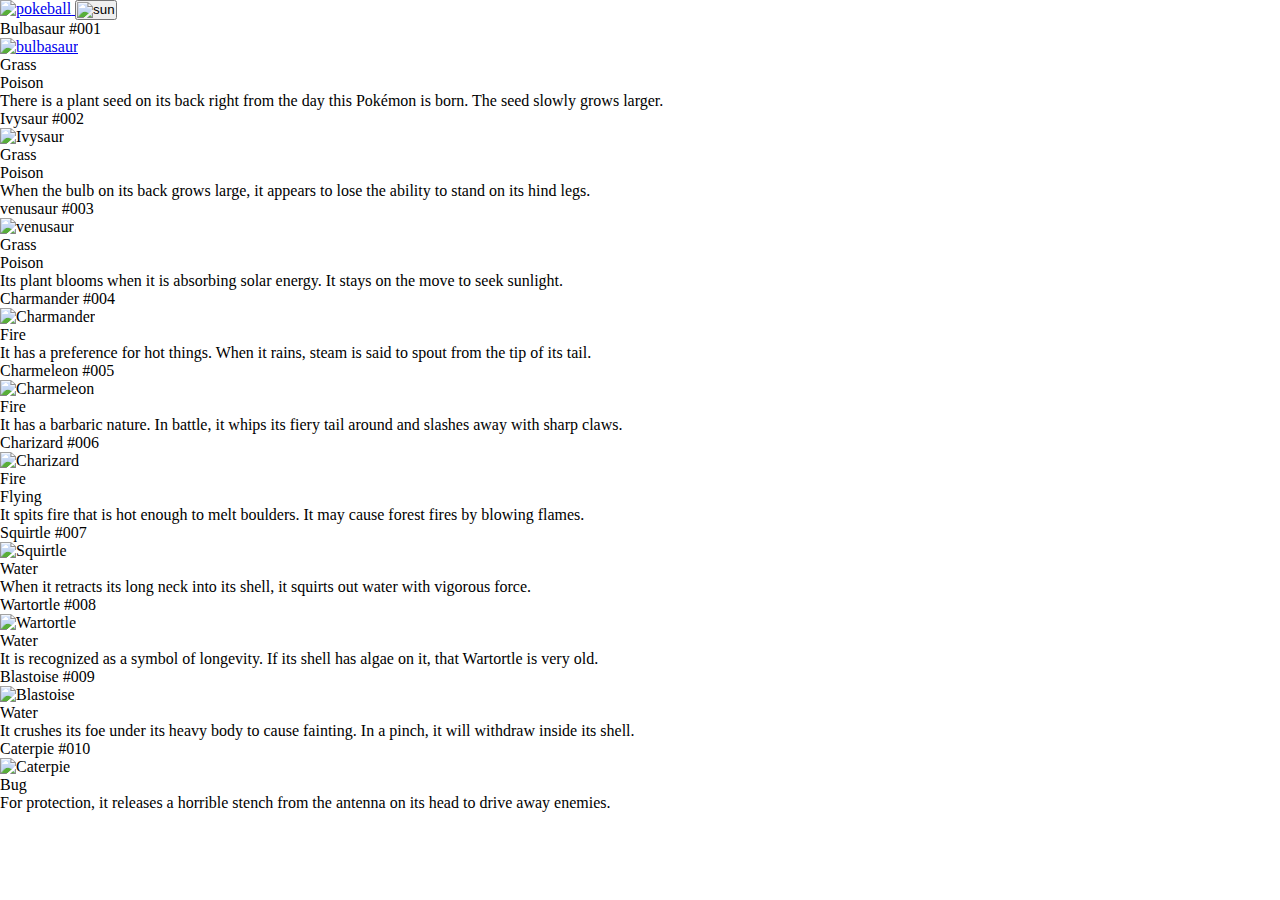
==== index.html @ ce2e0d1a "Add files via upload" ====
<!DOCTYPE html>
<html lang="en">

<head>
    <meta charset="UTF-8">
    <meta http-equiv="X-UA-Compatible" content="IE=edge">
    <meta name="viewport" content="width=device-width, initial-scale=1.0">
    <title>Pokedex</title>
    <link rel="stylesheet" href="src/css/reset.css">
    <link rel="stylesheet" href="src/css/style.css">
    <link rel="preconnect" href="https://fonts.googleapis.com">
    <link rel="preconnect" href="https://fonts.gstatic.com" crossorigin>
    <link href="https://fonts.googleapis.com/css2?family=Poppins:wght@300;600;800&display=swap" rel="stylesheet">
    <link rel="stylesheet" href="./src/css/scrollbar.css">
</head>

<body id="body" class="">
    <header>
        <a href="#">
            <img src="./src/imagens/pokeball.png" alt="pokeball" class="logo">
        </a>
        <button id="button-tema" onclick=toggleDarkMode()>
            <img src="src/imagens/sun.png" alt="sun" id="img-button">
        </button>
    </header>
    <main>
        <ul class="listagem-pokemon">
            <li id="poke-card" class="poke-card">
                <div class="namepkm-id">
                    <span class="name">Bulbasaur</span>
                    <span class="id">#001</span>
                </div>
                <a href="./bulbasaur-informations.html">
                    <img src="./src/imagens/bulbasaur.gif" alt="bulbasaur" class="pkm-gif">
                </a>
                <ul class="types-pkm">
                    <li class="Grass">Grass</li>
                    <li class="Poison">Poison</li>
                </ul>

                <p class="pkm-description">There is a plant seed on its back right from the day this Pokémon is born.
                    The seed slowly grows larger.</p>
            </li>

            <li id="poke-card" class="poke-card">
                <div class="namepkm-id">
                    <span class="name">Ivysaur</span>
                    <span class="id">#002</span>
                </div>

                <img src="./src/imagens/ivysaur.gif" alt="Ivysaur" class="pkm-gif">

                <ul class="types-pkm">
                    <li class="Grass">Grass</li>
                    <li class="Poison">Poison</li>
                </ul>

                <p class="pkm-description">When the bulb on its back grows large, it appears to lose the ability to
                    stand on its hind legs.</p>
            </li>

            <li id="poke-card" class="poke-card">
                <div class="namepkm-id">
                    <span class="name">venusaur</span>
                    <span class="id">#003</span>
                </div>

                <img src="./src/imagens/venusaur.gif" alt="venusaur" class="pkm-gif">

                <ul class="types-pkm">
                    <li class="Grass">Grass</li>
                    <li class="Poison">Poison</li>
                </ul>

                <p class="pkm-description">Its plant blooms when it is absorbing solar energy. It stays on the move to
                    seek sunlight.</p>
            </li>

            <li id="poke-card" class="poke-card">
                <div class="namepkm-id">
                    <span class="name">Charmander</span>
                    <span class="id">#004</span>
                </div>

                <img src="./src/imagens/charmander.gif" alt="Charmander" class="pkm-gif">

                <ul class="types-pkm">
                    <li class="Fire">Fire</li>
                </ul>

                <p class="pkm-description">It has a preference for hot things. When it rains, steam is said to spout
                    from the tip of its tail.</p>
            </li>

            <li id="poke-card" class="poke-card">
                <div class="namepkm-id">
                    <span class="name">Charmeleon</span>
                    <span class="id">#005</span>
                </div>

                <img src="./src/imagens/charmeleon.gif" alt="Charmeleon" class="pkm-gif">

                <ul class="types-pkm">
                    <li class="Fire">Fire</li>
                </ul>

                <p class="pkm-description">It has a barbaric nature. In battle, it whips its fiery tail around and
                    slashes away with sharp claws.</p>
            </li>

            <li id="poke-card" class="poke-card">
                <div class="namepkm-id">
                    <span class="name">Charizard</span>
                    <span class="id">#006</span>
                </div>

                <img src="./src/imagens/charizard.gif" alt="Charizard" class="pkm-gif">

                <ul class="types-pkm">
                    <li class="Fire">Fire</li>
                    <li class="flying">Flying</li>
                </ul>

                <p class="pkm-description">It spits fire that is hot enough to melt boulders. It may cause forest fires
                    by blowing flames.</p>
            </li>

            <li id="poke-card" class="poke-card">
                <div class="namepkm-id">
                    <span class="name">Squirtle</span>
                    <span class="id">#007</span>
                </div>

                <img src="./src/imagens/squirtle.gif" alt="Squirtle" class="pkm-gif">

                <ul class="types-pkm">
                    <li class="Water">Water</li>
                </ul>

                <p class="pkm-description">When it retracts its long neck into its shell, it squirts out water with
                    vigorous force.</p>
            </li>

            <li id="poke-card" class="poke-card">
                <div class="namepkm-id">
                    <span class="name">Wartortle</span>
                    <span class="id">#008</span>
                </div>

                <img src="./src/imagens/wartortle.gif" alt="Wartortle" class="pkm-gif">

                <ul class="types-pkm">
                    <li class="Water">Water</li>
                </ul>

                <p class="pkm-description">It is recognized as a symbol of longevity. If its shell has algae on it, that
                    Wartortle is very old.</p>
            </li>

            <li id="poke-card" class="poke-card">
                <div class="namepkm-id">
                    <span class="name">Blastoise</span>
                    <span class="id">#009</span>
                </div>

                <img src="./src/imagens/blastoise.gif" alt="Blastoise" class="pkm-gif">

                <ul class="types-pkm">
                    <li class="Water">Water</li>
                </ul>

                <p class="pkm-description">It crushes its foe under its heavy body to cause fainting. In a pinch, it
                    will withdraw inside its shell.
                </p>
            </li>

            <li id="poke-card" class="poke-card">
                <div class="namepkm-id">
                    <span class="name">Caterpie</span>
                    <span class="id">#010</span>
                </div>

                <img src="./src/imagens/caterpie.gif" alt="Caterpie" class="pkm-gif">

                <ul class="types-pkm">
                    <li class="bug">Bug</li>
                </ul>

                <p class="pkm-description">For protection, it releases a horrible stench from the antenna on its head to
                    drive away enemies.</p>
            </li>
        </ul>
    </main>

    <script src="./src/js/index.js"></script>

</body>

</html>
---- src/css/scrollbar.css ----
/* ===== Scrollbar CSS ===== */

*::-webkit-scrollbar {
    width: 12px;
}

*::-webkit-scrollbar-track {
    background: #f1e9e9;
}

*::-webkit-scrollbar-thumb {
    background-color: #582965;
    border-radius: 10px;
    border: 3px solid #ffffff;
}
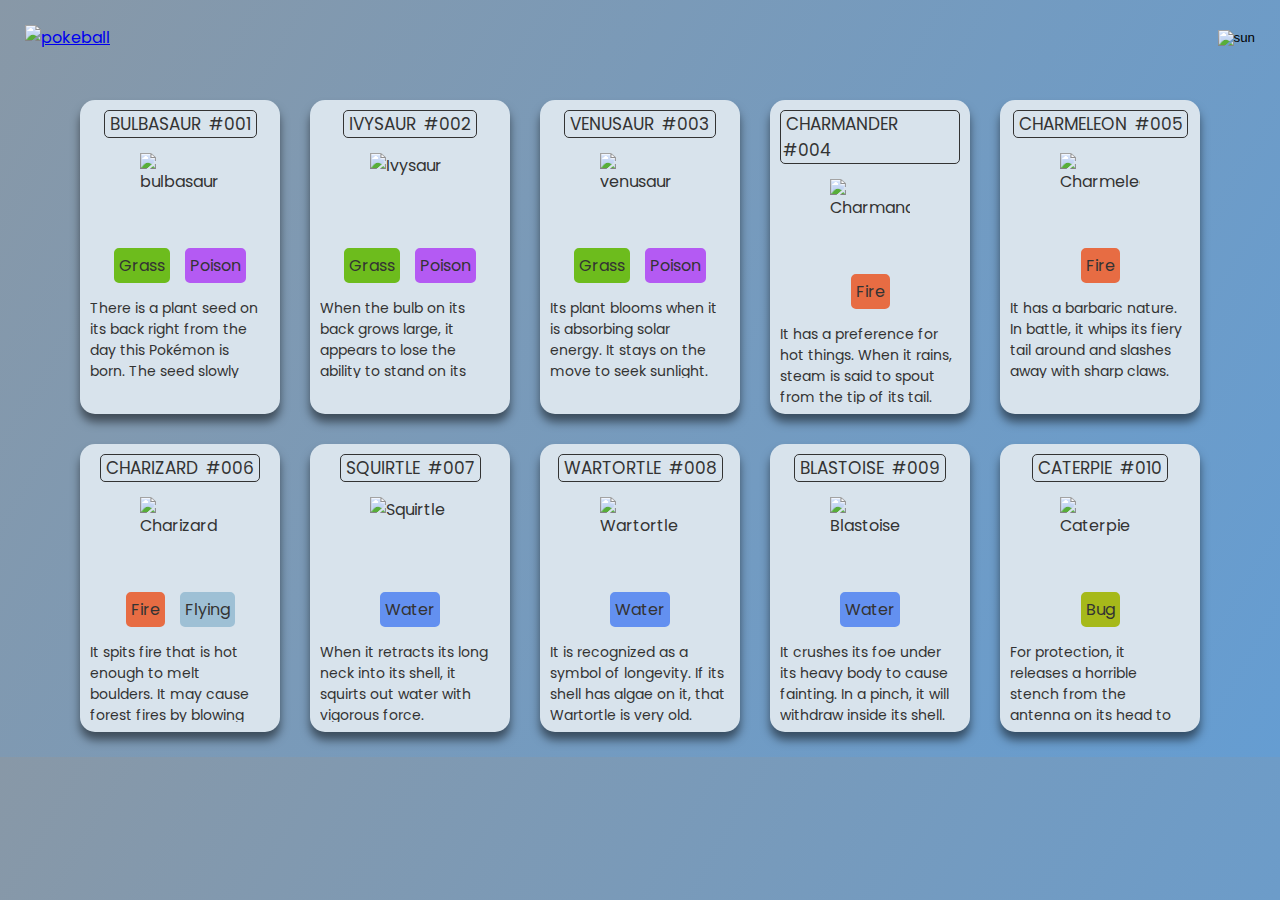
==== commit a2920d54: "Update index.html" ====
--- a/index.html
+++ b/index.html
@@ -30,9 +30,7 @@
                     <span class="name">Bulbasaur</span>
                     <span class="id">#001</span>
                 </div>
-                <a href="./bulbasaur-informations.html">
                     <img src="./src/imagens/bulbasaur.gif" alt="bulbasaur" class="pkm-gif">
-                </a>
                 <ul class="types-pkm">
                     <li class="Grass">Grass</li>
                     <li class="Poison">Poison</li>
@@ -196,4 +194,4 @@
 
 </body>
 
-</html>+</html>
--- a/src/css/style.css
+++ b/src/css/style.css
@@ -0,0 +1,165 @@
+body {
+    font-family: 'Poppins', sans-serif;
+    margin: 0 auto;
+    max-width: 1280px;
+    background: linear-gradient(120deg, #8898a7, #659dd2);
+    color: #333333;
+    transition: 0.5s ease-in-out;
+}
+
+body.dark-mode {
+    background: linear-gradient(120deg, #535e68, #426a90);
+    transition: 0.5s ease-in-out;
+}
+
+header {
+    display: flex;
+    justify-content: space-between;
+    padding: 25px;
+}
+
+.logo {
+    width: 30px;
+    transition: 0.2s ease-in-out;
+}
+
+#img-button {
+    width: 30px;
+    transition: opacity 0.5s ease-in-out;
+}
+
+#button-tema {
+    background: none;
+    border: none;
+}
+
+.logo:hover,
+#img-button:hover {
+    transform: scale(1.05);
+    cursor: pointer;
+}
+
+main {
+    padding: 25px;
+}
+
+.listagem-pokemon {
+    display: flex;
+    flex-wrap: wrap;
+    gap: 30px;
+    justify-content: center;
+}
+
+li.poke-card {
+    background-color: #d8e3ec;
+    width: 200px;
+    padding: 10px;
+    display: flex;
+    flex-direction: column;
+    align-items: center;
+    gap: 15px;
+    border-radius: 15px;
+    transition: 0.5s ease-in-out;
+    box-shadow: 0px 8px 10px rgba(0, 0, 0, .5);
+}
+
+.poke-card:hover {
+    background-color: #e8f5ff;
+    transform: scale(1.05)
+}
+
+li.dark-mode {
+    background-color: #5e5b5bad;
+    color: #f5f5f5;
+    transition: 0.5s ease-in-out;
+}
+
+li.dark-mode:hover{
+    background-color: #9c9696ad;
+    transform: scale(1.05)
+}
+
+.namepkm-id {
+    border-style: solid;
+    border-radius: 5px;
+    border-width: 1px;
+}
+
+.name {
+    padding-left: 5px;
+}
+
+.id {
+    padding-right: 5px;
+}
+
+span {
+    padding: 2px;
+    text-transform: uppercase;
+    font-size: 17px;
+}
+
+.pkm-gif {
+    width: 80px;
+    height: 80px;
+}
+
+.types-pkm {
+    display: flex;
+    gap: 15px;
+}
+
+.Grass {
+    background-color: rgb(109, 188, 29);
+    border-style: solid;
+    border-radius: 5px;
+    border-width: 5px;
+    border-color: rgb(109, 188, 29);
+}
+
+.Poison {
+    background-color: rgb(180, 90, 243);
+    border-style: solid;
+    border-radius: 5px;
+    border-width: 5px;
+    border-color: rgb(180, 90, 243);
+}
+
+.Fire {
+    background-color: rgb(231, 108, 67);
+    border-style: solid;
+    border-radius: 5px;
+    border-width: 5px;
+    border-color: rgb(231, 108, 67);
+}
+
+.flying {
+    background-color: rgb(158, 192, 213);
+    border-style: solid;
+    border-radius: 5px;
+    border-width: 5px;
+    border-color: rgb(158, 192, 213);
+}
+
+.Water {
+    background-color: #6390f0;
+    border-style: solid;
+    border-radius: 5px;
+    border-width: 5px;
+    border-color: #6390f0;
+}
+
+.bug {
+    background-color: #a6b91a;
+    border-style: solid;
+    border-radius: 5px;
+    border-width: 5px;
+    border-color: #a6b91a;
+}
+
+.pkm-description {
+    max-height: 80px;
+    overflow-y: scroll;
+    font-size: 14px;
+    padding-right: 5px;
+}
